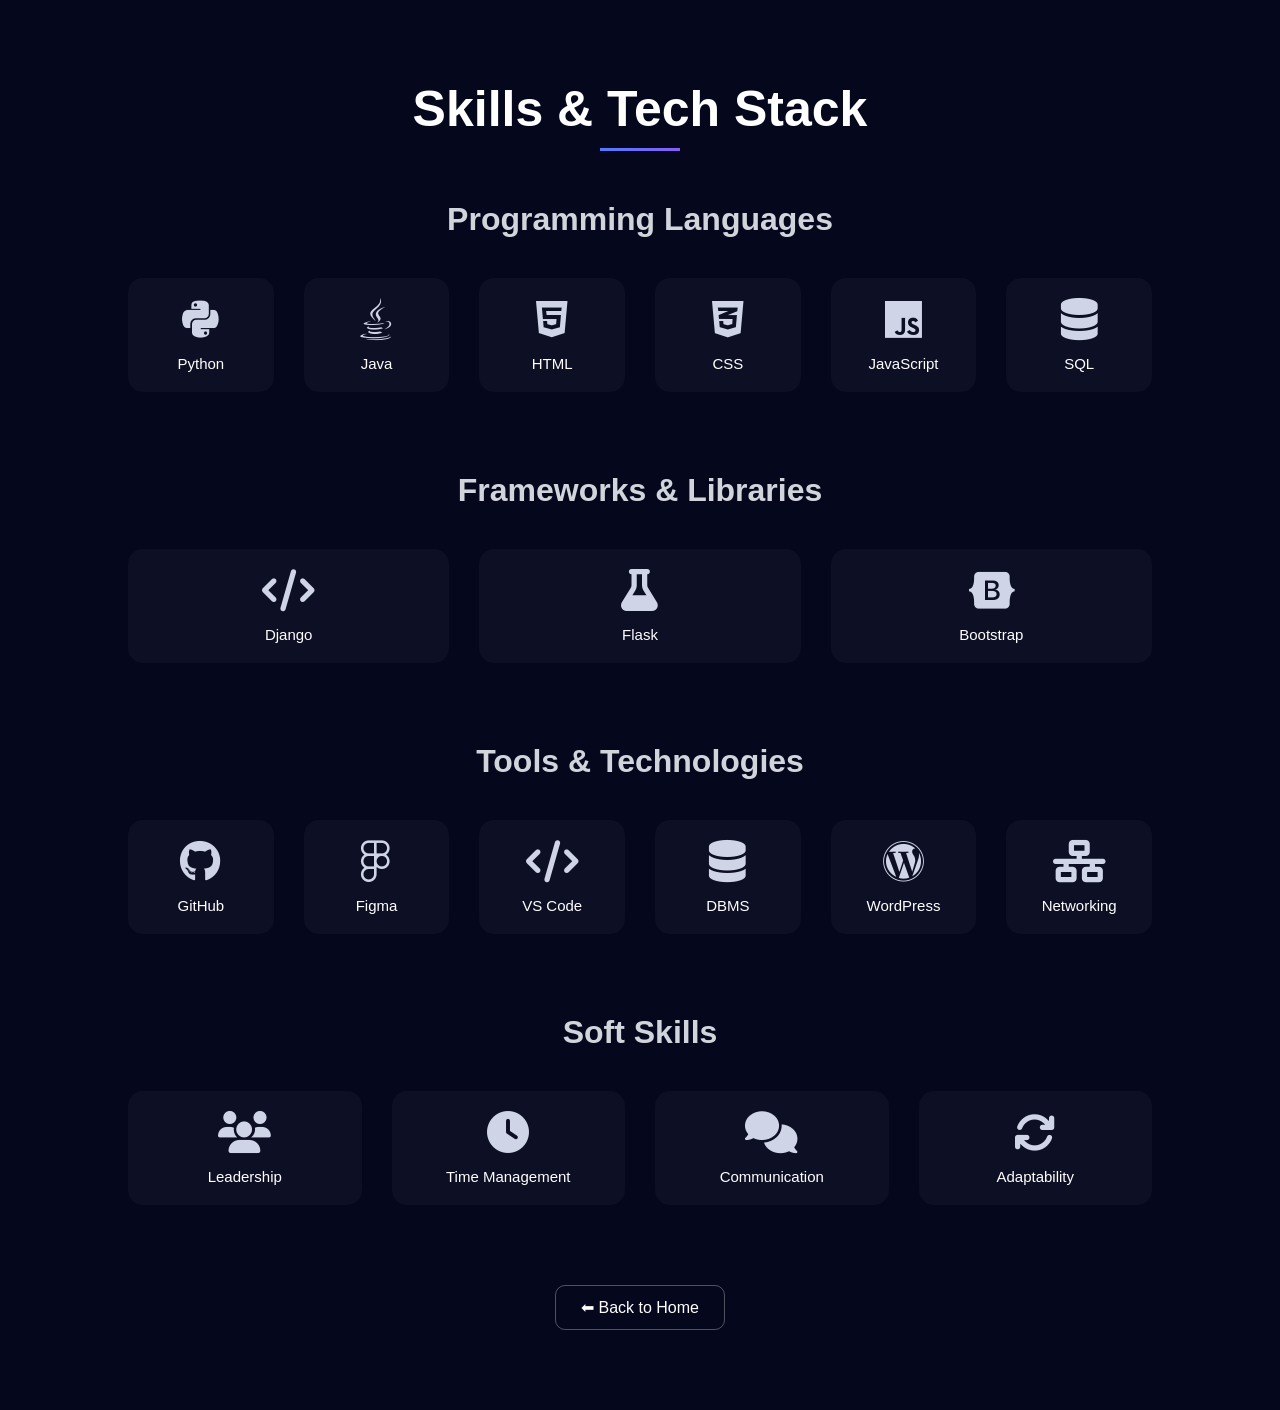
==== skills.html @ 4ed745fc "Add files via upload" ====
<!DOCTYPE html>
<html lang="en">

<head>
    <meta charset="UTF-8">
    <meta name="viewport" content="width=device-width, initial-scale=1.0">

    <title>Skills & Tech Stack</title>

    <link rel="stylesheet" href="https://cdnjs.cloudflare.com/ajax/libs/font-awesome/6.5.2/css/all.min.css">

    <style>
        * {
            margin: 0;
            padding: 0;
            box-sizing: border-box;
            font-family: 'Poppins', sans-serif;
        }

        body {
            background: #05071d;
            color: white;
            min-height: 100vh;
        }

        .skills-section {
            padding: 80px 10%;
        }

        .title {
            text-align: center;
            font-size: 50px;
            margin-bottom: 50px;
        }

        .title::after {
            content: '';
            width: 80px;
            height: 3px;
            display: block;
            margin: 10px auto;
            background: linear-gradient(90deg, #4f7cff, #8b5cf6);
        }

        .category {
            margin-bottom: 80px;
        }

        .category h2 {
            text-align: center;
            color: #d1d5db;
            margin-bottom: 40px;
            font-size: 32px;
        }

        .skills-grid {
            display: grid;
            grid-template-columns: repeat(auto-fit, minmax(140px, 1fr));
            gap: 30px;
        }

        .skill {
            text-align: center;
            padding: 20px;
            border-radius: 15px;
            background: rgba(255, 255, 255, 0.03);
            transition: .3s;
        }

        .skill:hover {
            transform: translateY(-5px);
            background: rgba(255, 255, 255, 0.08);
        }

        .skill i {
            font-size: 42px;
            margin-bottom: 15px;
            color: #cfd4e6;
        }

        .skill p {
            font-size: 15px;
        }

        /* ⭐ BACK BUTTON (ADDED ONLY THIS) */
        .back-btn {
            text-align: center;
            margin-top: 60px;
        }

        .back-btn a {
            display: inline-block;
            padding: 12px 25px;
            border-radius: 10px;
            text-decoration: none;
            color: white;
            border: 1px solid rgba(255, 255, 255, 0.3);
            transition: 0.3s;
        }

        .back-btn a:hover {
            background: linear-gradient(135deg, #4f7cff, #8b5cf6);
            transform: translateY(-3px);
        }
    </style>

</head>

<body>

    <section class="skills-section">

        <h1 class="title">Skills & Tech Stack</h1>

        <!-- Programming Languages -->
        <div class="category">
            <h2>Programming Languages</h2>

            <div class="skills-grid">
                <div class="skill"><i class="fab fa-python"></i>
                    <p>Python</p>
                </div>
                <div class="skill"><i class="fab fa-java"></i>
                    <p>Java</p>
                </div>
                <div class="skill"><i class="fab fa-html5"></i>
                    <p>HTML</p>
                </div>
                <div class="skill"><i class="fab fa-css3-alt"></i>
                    <p>CSS</p>
                </div>
                <div class="skill"><i class="fab fa-js"></i>
                    <p>JavaScript</p>
                </div>
                <div class="skill"><i class="fas fa-database"></i>
                    <p>SQL</p>
                </div>
            </div>
        </div>

        <!-- Frameworks -->
        <div class="category">
            <h2>Frameworks & Libraries</h2>
            <div class="skills-grid">
                <div class="skill"><i class="fas fa-code"></i>
                    <p>Django</p>
                </div>
                <div class="skill"><i class="fas fa-flask"></i>
                    <p>Flask</p>
                </div>
                <div class="skill"><i class="fab fa-bootstrap"></i>
                    <p>Bootstrap</p>
                </div>
            </div>
        </div>

        <!-- Tools -->
        <div class="category">
            <h2>Tools & Technologies</h2>
            <div class="skills-grid">
                <div class="skill"><i class="fab fa-github"></i>
                    <p>GitHub</p>
                </div>
                <div class="skill"><i class="fab fa-figma"></i>
                    <p>Figma</p>
                </div>
                <div class="skill"><i class="fas fa-code"></i>
                    <p>VS Code</p>
                </div>
                <div class="skill"><i class="fas fa-database"></i>
                    <p>DBMS</p>
                </div>
                <div class="skill"><i class="fab fa-wordpress"></i>
                    <p>WordPress</p>
                </div>
                <div class="skill"><i class="fas fa-network-wired"></i>
                    <p>Networking</p>
                </div>
            </div>
        </div>

        <!-- Soft Skills -->
        <div class="category">
            <h2>Soft Skills</h2>
            <div class="skills-grid">
                <div class="skill"><i class="fas fa-users"></i>
                    <p>Leadership</p>
                </div>
                <div class="skill"><i class="fas fa-clock"></i>
                    <p>Time Management</p>
                </div>
                <div class="skill"><i class="fas fa-comments"></i>
                    <p>Communication</p>
                </div>
                <div class="skill"><i class="fas fa-arrows-rotate"></i>
                    <p>Adaptability</p>
                </div>
            </div>
        </div>

        <!-- ⭐ BACK BUTTON ADDED HERE (END OF CONTAINER) -->
        <div class="back-btn">
            <a href="index.html">⬅ Back to Home</a>
        </div>

    </section>

</body>

</html>
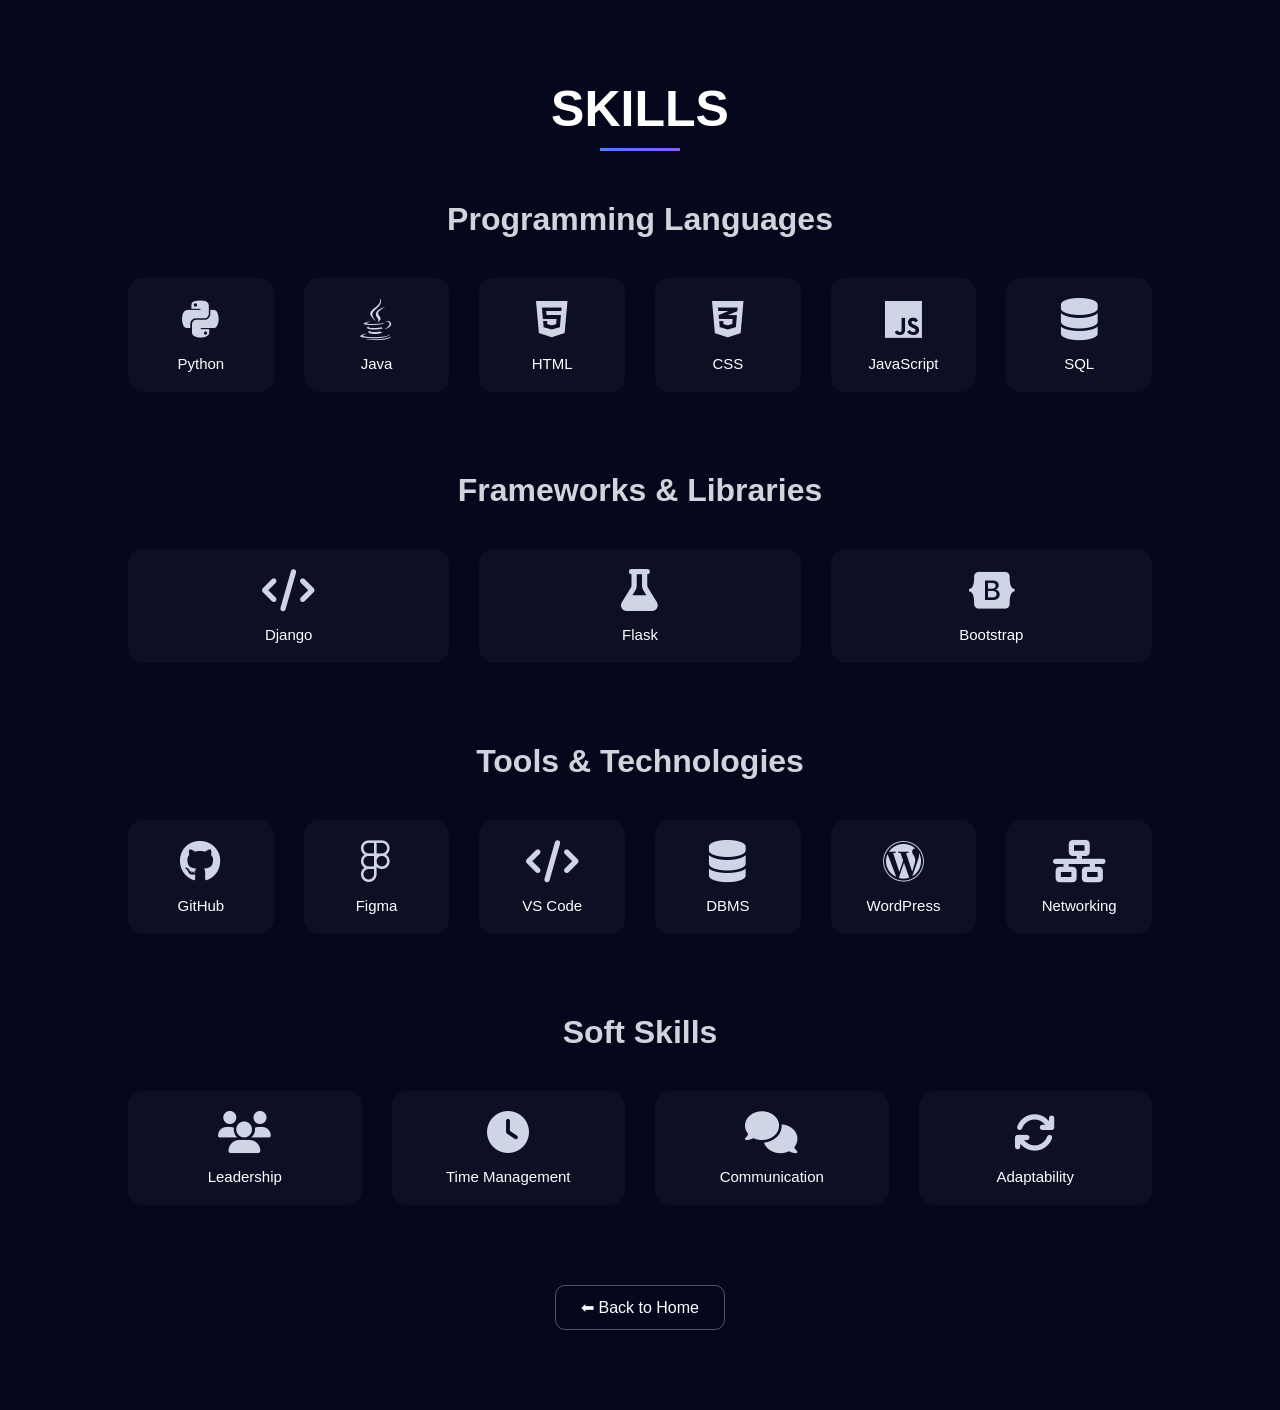
==== commit ee036c08: "Add back button to skills section Added a back button to navigate to the home page." ====
--- a/skills.html
+++ b/skills.html
@@ -5,7 +5,7 @@
     <meta charset="UTF-8">
     <meta name="viewport" content="width=device-width, initial-scale=1.0">
 
-    <title>Skills & Tech Stack</title>
+    <title>SKILLS</title>
 
     <link rel="stylesheet" href="https://cdnjs.cloudflare.com/ajax/libs/font-awesome/6.5.2/css/all.min.css">
 
@@ -110,7 +110,7 @@
 
     <section class="skills-section">
 
-        <h1 class="title">Skills & Tech Stack</h1>
+        <h1 class="title">SKILLS</h1>
 
         <!-- Programming Languages -->
         <div class="category">
@@ -207,4 +207,4 @@
 
 </body>
 
-</html>+</html>
